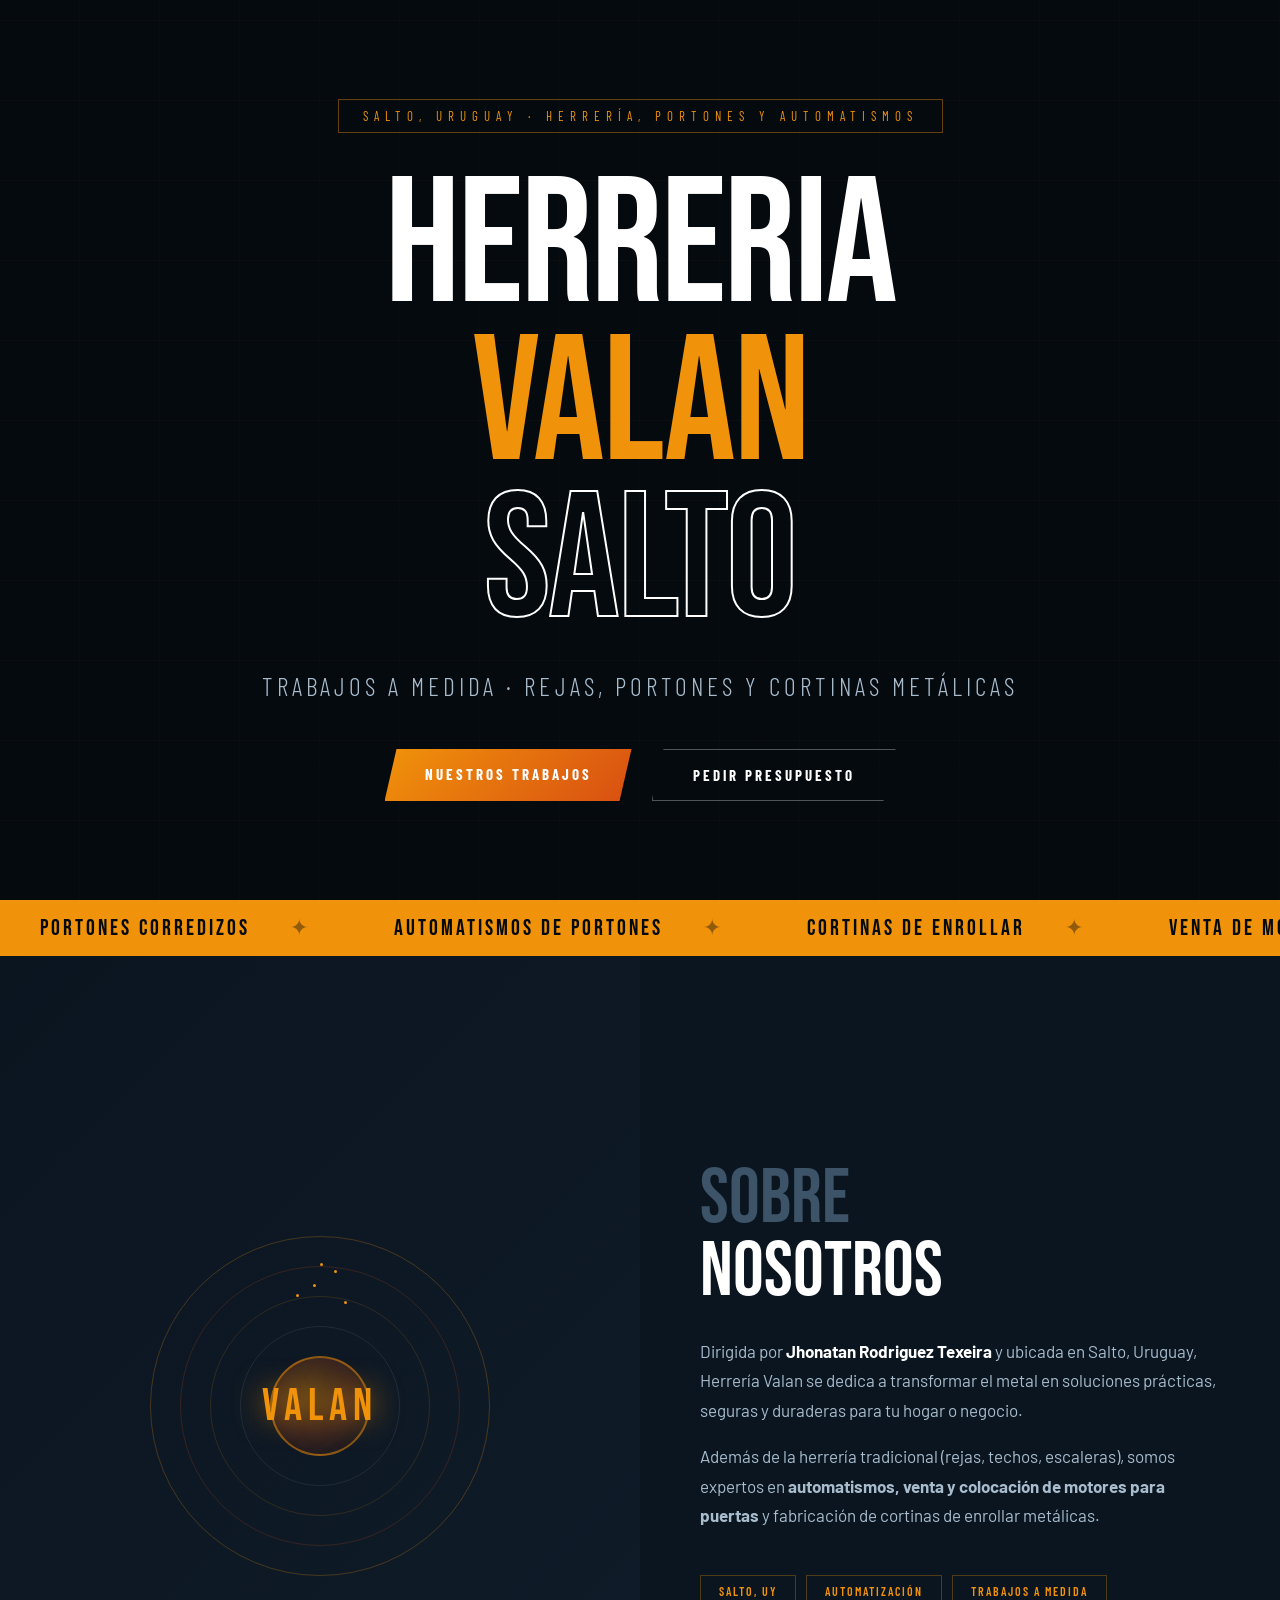
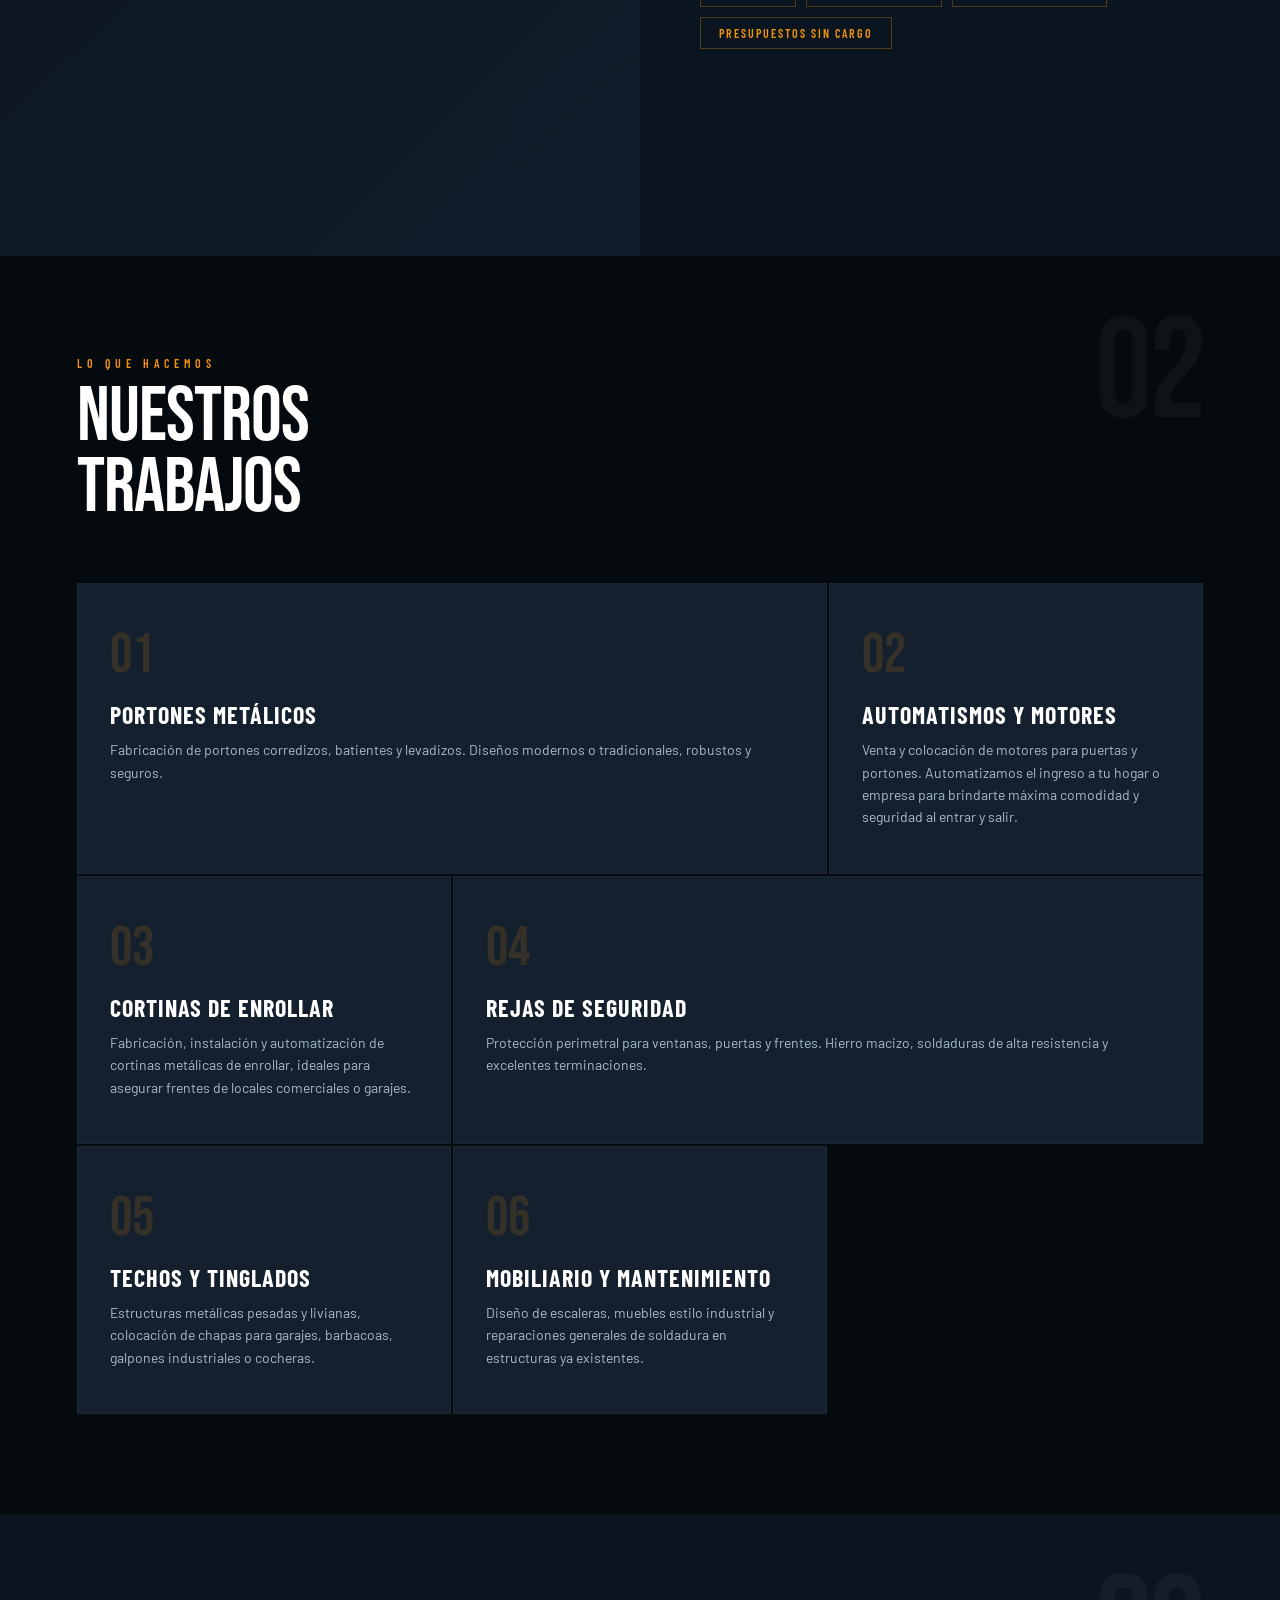
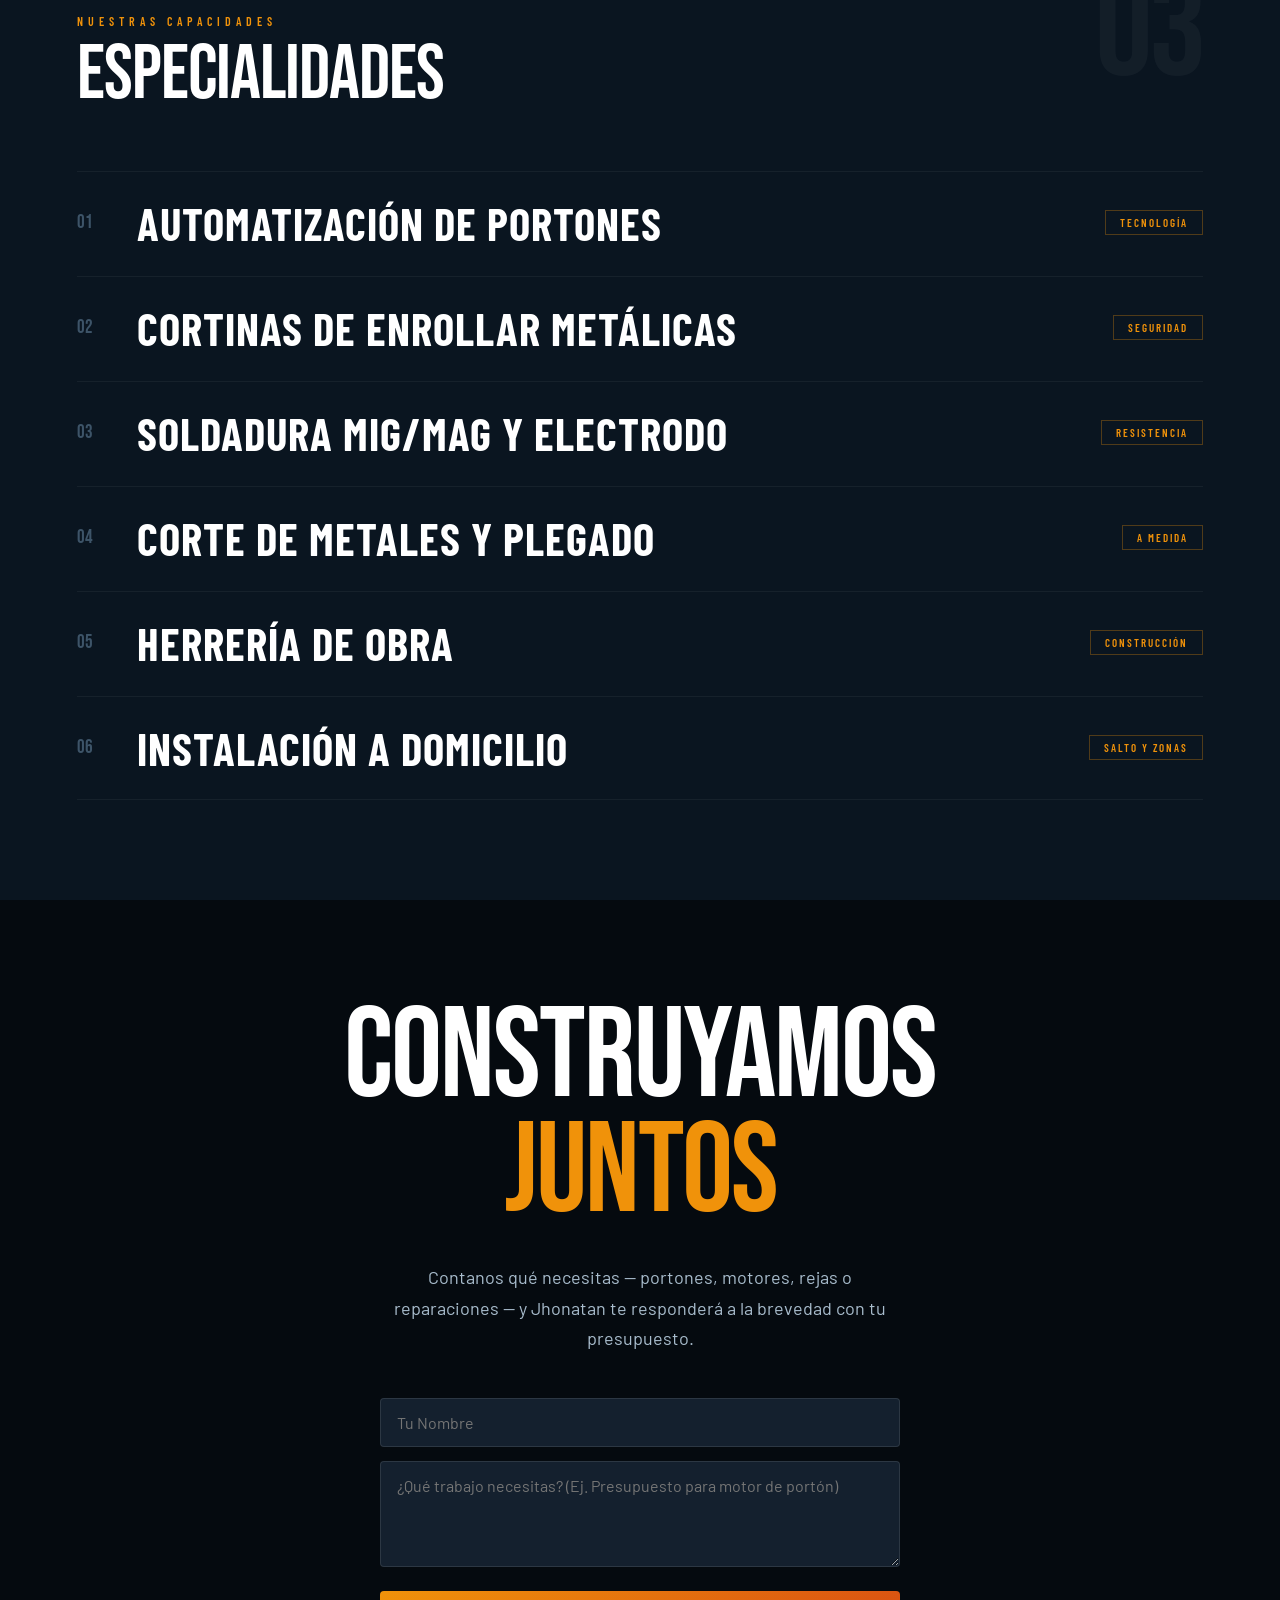
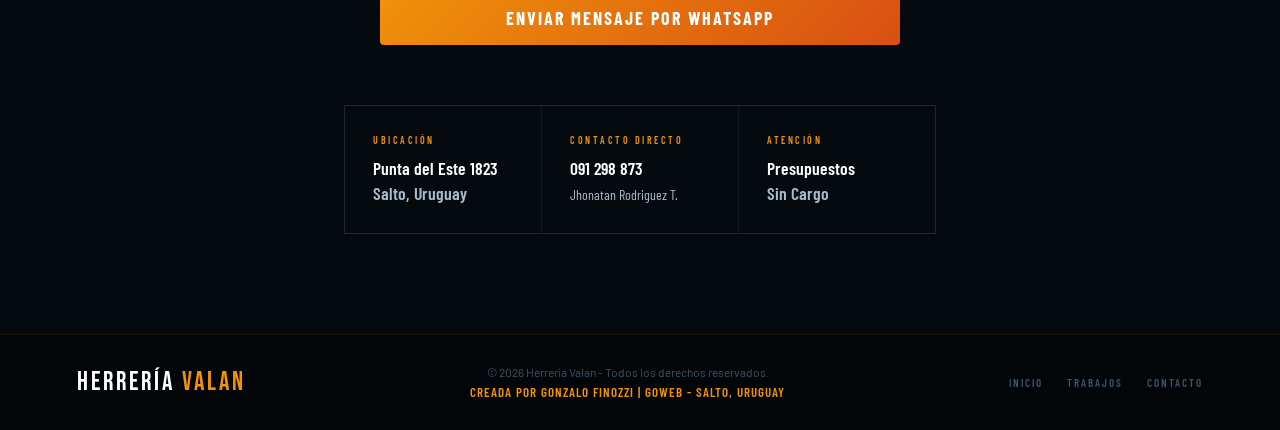
==== index.html.html @ 0ca29a99 "Add files via upload" ====
<!DOCTYPE html>
<html lang="es">
<head>
<meta charset="UTF-8">
<meta name="viewport" content="width=device-width, initial-scale=1.0">
<title>Herrería Valan | Salto, Uruguay</title>
<link href="https://fonts.googleapis.com/css2?family=Bebas+Neue&family=Barlow+Condensed:wght@300;400;600;700;900&family=Barlow:wght@300;400;500&display=swap" rel="stylesheet">
<style>
*,*::before,*::after{box-sizing:border-box;margin:0;padding:0}
:root{
  --black:#050a0f;
  --deep:#0a1520;
  --steel:#14202e;
  --amber:#f0920a;
  --orange:#d94f12;
  --white:#ffffff;
  --silver:#a8bccc;
  --dim:#3d5468;
}
html{scroll-behavior:smooth}
body{background:var(--black);color:var(--white);font-family:'Barlow',sans-serif;overflow-x:hidden}
canvas#particles{position:fixed;inset:0;z-index:0;pointer-events:none}

/* SECTIONS */
.panel{
  min-height:100vh;width:100%;
  position:relative;overflow:hidden;
  display:flex;flex-direction:column;justify-content:center;
  padding:0 6%;
}

/* HERO */
#hero{background:var(--black);align-items:center;justify-content:center;text-align:center}
.hero-bg-lines{
  position:absolute;inset:0;z-index:1;
  background:
    repeating-linear-gradient(0deg,transparent,transparent 79px,rgba(240,146,10,0.05) 80px),
    repeating-linear-gradient(90deg,transparent,transparent 79px,rgba(240,146,10,0.03) 80px);
  animation:linesDrift 20s linear infinite;
}
@keyframes linesDrift{to{transform:translateY(80px)}}
.hero-inner{position:relative;z-index:2;max-width:1000px}
.hero-tag{
  display:inline-block;
  font-family:'Barlow Condensed',sans-serif;
  font-size:13px;letter-spacing:6px;text-transform:uppercase;
  color:var(--amber);border:1px solid rgba(240,146,10,0.4);
  padding:8px 24px;margin-bottom:36px;
  opacity:0;transform:translateY(20px);
  animation: slideUp 0.6s ease forwards;
}
@keyframes slideUp { to { opacity:1; transform:none; } }

.hero-title{
  font-family:'Bebas Neue',sans-serif;
  font-size:clamp(5rem,14vw,13rem);
  line-height:.88;letter-spacing:-2px;
  overflow:hidden;
}
.hero-title .word{
  display:block;
  transform:translateY(110%);
  animation: slideUpWord 0.9s cubic-bezier(.16,1,.3,1) forwards;
}
@keyframes slideUpWord { to { transform:translateY(0); } }
.hero-title .amber{color:var(--amber)}
.hero-title .outline{
  -webkit-text-stroke:2px var(--white);color:transparent;
}
.hero-sub{
  font-family:'Barlow Condensed',sans-serif;
  font-size:clamp(1rem,2.5vw,1.6rem);
  font-weight:300;letter-spacing:4px;text-transform:uppercase;
  color:var(--silver);margin-top:28px;
  opacity:0;
  animation: fadeIn 0.8s ease 0.8s forwards;
}
@keyframes fadeIn { to { opacity: 1; } }
.hero-cta-row{
  display:flex;gap:20px;justify-content:center;margin-top:48px;
  opacity:0;transform:translateY(16px);
  animation: slideUp 0.6s ease 1.1s forwards;
}

.btn-slash{
  font-family:'Barlow Condensed',sans-serif;
  font-size:15px;font-weight:700;letter-spacing:3px;text-transform:uppercase;
  border:none;cursor:pointer;padding:16px 40px;
  clip-path:polygon(12px 0%,100% 0%,calc(100% - 12px) 100%,0% 100%);
  transition:transform .2s,opacity .2s;
  text-decoration:none;display:inline-block;
}
.btn-slash:hover{transform:translateY(-3px);opacity:.85}
.btn-fill{background:linear-gradient(135deg,var(--amber),var(--orange));color:#fff}
.btn-line{background:transparent;color:var(--white);border:1px solid rgba(255,255,255,.3)}

/* SCROLLING TICKER */
.ticker-wrap{
  position:relative;z-index:2;
  background:var(--amber);
  overflow:hidden;white-space:nowrap;
  padding:14px 0;
}
.ticker{
  display:inline-block;
  animation:ticker 18s linear infinite;
}
.ticker-item{
  display:inline-block;
  font-family:'Bebas Neue',sans-serif;
  font-size:1.4rem;letter-spacing:3px;
  color:var(--black);
  padding:0 40px;
}
.ticker-item::after{content:'✦';padding-left:40px;opacity:.4}
@keyframes ticker{from{transform:translateX(0)}to{transform:translateX(-50%)}}

/* ABOUT / CINEMATIC SPLIT */
#about{
  background:var(--deep);
  display:grid;grid-template-columns:1fr 1fr;gap:0;
  padding:0;
}
.about-visual{
  position:relative;overflow:hidden;
  background:linear-gradient(135deg,#0a1520,#111c2a);
  display:flex;align-items:center;justify-content:center;
}
.forge-visual{
  position:relative;width:340px;height:340px;
}
.forge-ring{
  position:absolute;border-radius:50%;border:1px solid;
  animation:spin linear infinite;
}
.fr1{inset:0;border-color:rgba(240,146,10,.25);animation-duration:20s}
.fr2{inset:30px;border-color:rgba(217,79,18,.2);animation-duration:15s;animation-direction:reverse}
.fr3{inset:60px;border-color:rgba(240,146,10,.15);animation-duration:25s}
.fr4{inset:90px;border-color:rgba(255,255,255,.08);animation-duration:10s;animation-direction:reverse}
@keyframes spin{to{transform:rotate(360deg)}}
.forge-center{
  position:absolute;inset:120px;
  border-radius:50%;
  background:radial-gradient(circle at 40% 35%,rgba(240,146,10,.3),rgba(217,79,18,.2),rgba(10,21,32,.9));
  border:2px solid rgba(240,146,10,.5);
  display:flex;align-items:center;justify-content:center;
  animation:glow 4s ease-in-out infinite;
}
@keyframes glow{
  0%,100%{box-shadow:0 0 40px rgba(240,146,10,.2),inset 0 0 30px rgba(240,146,10,.05)}
  50%{box-shadow:0 0 80px rgba(240,146,10,.4),inset 0 0 50px rgba(240,146,10,.12)}
}
.forge-letters{
  font-family:'Bebas Neue',sans-serif;
  font-size:2.8rem;letter-spacing:6px;color:var(--amber);
  text-shadow:0 0 30px rgba(240,146,10,.8);
}
.spark-dot{
  position:absolute;width:3px;height:3px;border-radius:50%;
  background:var(--amber);
  animation:sparkAnim linear infinite;
}
@keyframes sparkAnim{
  0%{opacity:0;transform:translateY(0) scale(0)}
  15%{opacity:1;transform:translateY(-15px) scale(1)}
  100%{opacity:0;transform:translateY(-100px) scale(.2)}
}
.about-text{
  padding:80px 60px;display:flex;flex-direction:column;justify-content:center;
}
.big-label{
  font-family:'Bebas Neue',sans-serif;
  font-size:clamp(3.5rem,6vw,6rem);
  line-height:.95;margin-bottom:28px;
}
.big-label .dim{color:var(--dim)}
.about-text p{
  font-size:17px;line-height:1.75;color:var(--silver);margin-bottom:16px;
}
.fact-chips{display:flex;flex-wrap:wrap;gap:10px;margin-top:28px}
.chip{
  font-family:'Barlow Condensed',sans-serif;
  font-size:12px;letter-spacing:2px;text-transform:uppercase;
  padding:8px 18px;border:1px solid rgba(240,146,10,.3);color:var(--amber);
  font-weight:600;
}

/* PRODUCTS */
#products{background:var(--black);padding:100px 6%}
.section-head{margin-bottom:60px}
.sec-num{
  font-family:'Bebas Neue',sans-serif;
  font-size:9rem;line-height:.8;
  color:rgba(255,255,255,.04);
  position:absolute;right:6%;top:60px;
  letter-spacing:-4px;
}
.sec-label{
  font-family:'Barlow Condensed',sans-serif;
  font-size:12px;letter-spacing:5px;text-transform:uppercase;
  color:var(--amber);margin-bottom:12px;font-weight:600;
}
.sec-title{
  font-family:'Bebas Neue',sans-serif;
  font-size:clamp(3rem,6vw,6rem);
  line-height:.92;letter-spacing:-1px;
}
.products-mosaic{
  display:grid;
  grid-template-columns:repeat(3,1fr);
  grid-template-rows:auto auto;
  gap:2px;
}
.prod-tile{
  background:var(--steel);
  padding:44px 32px;
  position:relative;overflow:hidden;
  border:1px solid rgba(255,255,255,.03);
  transition:background .3s;
  cursor:default;
}
.prod-tile:nth-child(1){grid-column:span 2}
.prod-tile:nth-child(4){grid-column:span 2}
.prod-tile::after{
  content:'';position:absolute;
  bottom:0;left:0;right:0;height:2px;
  background:linear-gradient(90deg,var(--amber),var(--orange),transparent);
  transform:scaleX(0);transform-origin:left;
  transition:transform .4s ease;
}
.prod-tile:hover{background:#1b2b3a}
.prod-tile:hover::after{transform:scaleX(1)}
.prod-num{
  font-family:'Bebas Neue',sans-serif;
  font-size:3.5rem;line-height:1;
  color:rgba(240,146,10,.15);margin-bottom:16px;
  transition:color .3s;
}
.prod-tile:hover .prod-num{color:rgba(240,146,10,.4)}
.prod-tile h3{
  font-family:'Barlow Condensed',sans-serif;
  font-size:1.5rem;font-weight:700;letter-spacing:1px;
  text-transform:uppercase;margin-bottom:10px;
}
.prod-tile p{font-size:14px;color:var(--silver);line-height:1.6}

/* SERVICES MARQUEE */
#services{
  background:var(--deep);
  padding:100px 6%;
  overflow:hidden;
}
.services-flow{display:flex;flex-direction:column;gap:2px}
.svc-row{
  display:flex;align-items:center;
  border-top:1px solid rgba(255,255,255,.05);
  padding:24px 0;
  transition:background .2s;
  cursor:default;
}
.svc-row:hover{background:rgba(240,146,10,.04)}
.svc-row:hover .svc-num{color:var(--amber)}
.svc-row:last-child{border-bottom:1px solid rgba(255,255,255,.05)}
.svc-num{
  font-family:'Bebas Neue',sans-serif;
  font-size:1.2rem;color:var(--dim);
  min-width:60px;transition:color .2s;
}
.svc-name{
  font-family:'Barlow Condensed',sans-serif;
  font-size:clamp(1.6rem,3.5vw,2.8rem);
  font-weight:700;letter-spacing:1px;text-transform:uppercase;
  flex:1;
}
.svc-tag{
  font-size:11px;letter-spacing:2px;text-transform:uppercase;
  color:var(--amber);border:1px solid rgba(240,146,10,.3);
  padding:5px 14px;font-weight:600;
  font-family:'Barlow Condensed',sans-serif;
}

/* CONTACT */
#contact{
  background:var(--black);
  padding:100px 6%;
  text-align:center;
  align-items:center;
}
.contact-inner{position:relative;z-index:2;max-width:800px;margin:0 auto}
.contact-big{
  font-family:'Bebas Neue',sans-serif;
  font-size:clamp(4rem,10vw,9rem);
  line-height:.9;letter-spacing:-2px;
  margin-bottom:32px;
}
.contact-big span{color:var(--amber)}
.contact-sub{
  font-size:18px;color:var(--silver);line-height:1.7;
  max-width:520px;margin:0 auto 44px;
}
.contact-grid{
  display:grid;grid-template-columns:repeat(3,1fr);
  gap:1px;background:rgba(255,255,255,.06);
  border:1px solid rgba(255,255,255,.06);
  margin-top:60px;text-align:left;
}
.cg-item{background:var(--black);padding:28px 28px}
.cg-label{
  font-size:10px;letter-spacing:2.5px;text-transform:uppercase;
  color:var(--amber);font-weight:600;margin-bottom:10px;
  font-family:'Barlow Condensed',sans-serif;
}
.cg-val{
  font-family:'Barlow Condensed',sans-serif;
  font-size:1.1rem;font-weight:600;color:var(--white);
  line-height:1.4;
}
.cg-val span{
  color: var(--silver);
}

/* FOOTER */
footer{
  background:#020609;
  padding:30px 6%;
  display:flex;justify-content:space-between;align-items:center;
  flex-wrap:wrap;gap:16px;
  border-top:1px solid rgba(240,146,10,.1);
}
.footer-logo{
  font-family:'Bebas Neue',sans-serif;
  font-size:1.6rem;letter-spacing:3px;color:var(--white);
}
.footer-logo span{color:var(--amber)}
.footer-text {
  text-align: center;
}
.footer-text p {
  font-size: 12px;
  color: var(--dim);
}
.footer-text .credits {
  font-size: 13px;
  color: var(--amber);
  font-weight: 600;
  margin-top: 5px;
  font-family: 'Barlow Condensed', sans-serif;
  letter-spacing: 1px;
  text-transform: uppercase;
}
.footer-links{display:flex;gap:24px}
.footer-links a{
  font-size:11px;letter-spacing:2px;text-transform:uppercase;
  color:var(--dim);text-decoration:none;
  font-family:'Barlow Condensed',sans-serif;font-weight:600;
  transition:color .2s;
}
.footer-links a:hover{color:var(--amber)}

/* ESTILOS DEL FORMULARIO */
.form-input {
    background: var(--steel);
    border: 1px solid rgba(255,255,255,.1);
    color: #fff;
    padding: 14px 16px;
    font-family: 'Barlow', sans-serif;
    font-size: 16px;
    border-radius: 4px;
    outline: none;
    box-sizing: border-box;
    width: 100%;
}
.form-input:focus {
    border-color: var(--amber);
}
.btn-submit {
    background: linear-gradient(135deg, var(--amber), var(--orange));
    color: white;
    border: none;
    padding: 16px;
    font-family: 'Barlow Condensed', sans-serif;
    font-size: 18px;
    font-weight: 700;
    letter-spacing: 2px;
    text-transform: uppercase;
    cursor: pointer;
    border-radius: 4px;
    margin-top: 10px;
    width: 100%;
}
.btn-submit:hover {
    opacity: 0.9;
}

@media(max-width:768px){
  #about{grid-template-columns:1fr}
  .about-visual{display:none}
  .products-mosaic{grid-template-columns:1fr}
  .prod-tile:nth-child(1),.prod-tile:nth-child(4){grid-column:span 1}
  .contact-grid{grid-template-columns:1fr}
  .about-text{padding:60px 5%}
  .hero-title{font-size:4.5rem}
  .panel{padding:0 5%}
  #products,#services,#contact{padding:70px 5%}
  .sec-num{display:none}
  .hero-tag{font-size:11px;letter-spacing:3px;padding:7px 16px;text-align:center}
  .hero-sub{font-size:0.95rem;letter-spacing:2px}
  .hero-cta-row{flex-direction:column;width:100%;gap:12px}
  .hero-cta-row .btn-slash{width:100%;text-align:center;padding:16px 24px}
  .ticker-item{font-size:1.1rem;padding:0 24px}
  .svc-row{flex-wrap:wrap;gap:10px;padding:18px 0}
  .svc-name{font-size:1.4rem}
  .svc-tag{font-size:10px;padding:4px 10px}
  .contact-big{font-size:3.2rem}
  .contact-sub{font-size:15px;padding:0 4px}
  #enquiryForm{padding:0 4px}
  .cg-item{padding:22px 20px}
  footer{flex-direction:column;text-align:center;gap:14px}
  .footer-links{flex-wrap:wrap;justify-content:center}
}

@media(max-width:480px){
  .hero-title{font-size:3.2rem}
  .big-label{font-size:2.6rem}
  .sec-title{font-size:2.6rem}
  .contact-big{font-size:2.4rem}
}
</style>
</head>
<body>

<canvas id="particles"></canvas>

<!-- HERO -->
<div class="panel" id="hero">
  <div class="hero-bg-lines"></div>
  <div class="hero-inner">
    <div class="hero-tag">Salto, Uruguay · Herrería, Portones y Automatismos</div>
    <div class="hero-title">
      <span class="word">HERRERÍA</span>
      <span class="word amber">VALAN</span>
      <span class="word outline">SALTO</span>
    </div>
    <div class="hero-sub">Trabajos a medida · Rejas, Portones y Cortinas Metálicas</div>
    <div class="hero-cta-row">
      <a href="#products" class="btn-slash btn-fill">Nuestros Trabajos</a>
      <a href="#contact" class="btn-slash btn-line">Pedir Presupuesto</a>
    </div>
  </div>
</div>

<!-- TICKER -->
<div class="ticker-wrap">
  <div class="ticker">
    <span class="ticker-item">Portones Corredizos</span>
    <span class="ticker-item">Automatismos de Portones</span>
    <span class="ticker-item">Cortinas de Enrollar</span>
    <span class="ticker-item">Venta de Motores</span>
    <span class="ticker-item">Rejas de Seguridad</span>
    <span class="ticker-item">Estructuras Metálicas</span>
    <span class="ticker-item">Techos y Tinglados</span>
    <!-- Repetimos para el efecto infinito -->
    <span class="ticker-item">Portones Corredizos</span>
    <span class="ticker-item">Automatismos de Portones</span>
    <span class="ticker-item">Cortinas de Enrollar</span>
    <span class="ticker-item">Venta de Motores</span>
    <span class="ticker-item">Rejas de Seguridad</span>
    <span class="ticker-item">Estructuras Metálicas</span>
    <span class="ticker-item">Techos y Tinglados</span>
  </div>
</div>

<!-- ABOUT -->
<div class="panel" id="about">
  <div class="about-visual">
    <div class="forge-visual">
      <div class="forge-ring fr1"></div>
      <div class="forge-ring fr2"></div>
      <div class="forge-ring fr3"></div>
      <div class="forge-ring fr4"></div>
      <div class="forge-center"><div class="forge-letters">VALAN</div></div>
      <div class="spark-dot" style="left:48%;top:14%;animation-duration:2.8s;animation-delay:0s"></div>
      <div class="spark-dot" style="left:54%;top:10%;animation-duration:3.2s;animation-delay:.7s"></div>
      <div class="spark-dot" style="left:43%;top:17%;animation-duration:2.5s;animation-delay:1.4s"></div>
      <div class="spark-dot" style="left:57%;top:19%;animation-duration:3.5s;animation-delay:.3s"></div>
      <div class="spark-dot" style="left:50%;top:8%;animation-duration:2.9s;animation-delay:1s"></div>
    </div>
  </div>
  <div class="about-text">
    <div class="big-label">
      <span class="dim">SOBRE</span><br>NOSOTROS
    </div>
    <p>Dirigida por <strong style="color:var(--white)">Jhonatan Rodriguez Texeira</strong> y ubicada en Salto, Uruguay, Herrería Valan se dedica a transformar el metal en soluciones prácticas, seguras y duraderas para tu hogar o negocio.</p>
    <p>Además de la herrería tradicional (rejas, techos, escaleras), somos expertos en <strong>automatismos, venta y colocación de motores para puertas</strong> y fabricación de cortinas de enrollar metálicas.</p>
    <div class="fact-chips">
      <div class="chip">Salto, UY</div>
      <div class="chip">Automatización</div>
      <div class="chip">Trabajos a Medida</div>
      <div class="chip">Presupuestos sin cargo</div>
    </div>
  </div>
</div>

<!-- PRODUCTS -->
<div class="panel" id="products">
  <div class="sec-num">02</div>
  <div class="section-head">
    <div class="sec-label">Lo que hacemos</div>
    <div class="sec-title">Nuestros<br>Trabajos</div>
  </div>
  <div class="products-mosaic">
    <div class="prod-tile">
      <div class="prod-num">01</div>
      <h3>Portones Metálicos</h3>
      <p>Fabricación de portones corredizos, batientes y levadizos. Diseños modernos o tradicionales, robustos y seguros.</p>
    </div>
    <div class="prod-tile">
      <div class="prod-num">02</div>
      <h3>Automatismos y Motores</h3>
      <p>Venta y colocación de motores para puertas y portones. Automatizamos el ingreso a tu hogar o empresa para brindarte máxima comodidad y seguridad al entrar y salir.</p>
    </div>
    <div class="prod-tile">
      <div class="prod-num">03</div>
      <h3>Cortinas de Enrollar</h3>
      <p>Fabricación, instalación y automatización de cortinas metálicas de enrollar, ideales para asegurar frentes de locales comerciales o garajes.</p>
    </div>
    <div class="prod-tile">
      <div class="prod-num">04</div>
      <h3>Rejas de Seguridad</h3>
      <p>Protección perimetral para ventanas, puertas y frentes. Hierro macizo, soldaduras de alta resistencia y excelentes terminaciones.</p>
    </div>
    <div class="prod-tile">
      <div class="prod-num">05</div>
      <h3>Techos y Tinglados</h3>
      <p>Estructuras metálicas pesadas y livianas, colocación de chapas para garajes, barbacoas, galpones industriales o cocheras.</p>
    </div>
    <div class="prod-tile">
      <div class="prod-num">06</div>
      <h3>Mobiliario y Mantenimiento</h3>
      <p>Diseño de escaleras, muebles estilo industrial y reparaciones generales de soldadura en estructuras ya existentes.</p>
    </div>
  </div>
</div>

<!-- SERVICES -->
<div class="panel" id="services">
  <div class="sec-num">03</div>
  <div class="section-head">
    <div class="sec-label">Nuestras Capacidades</div>
    <div class="sec-title">Especialidades</div>
  </div>
  <div class="services-flow">
    <div class="svc-row"><span class="svc-num">01</span><span class="svc-name">Automatización de Portones</span><span class="svc-tag">Tecnología</span></div>
    <div class="svc-row"><span class="svc-num">02</span><span class="svc-name">Cortinas de Enrollar Metálicas</span><span class="svc-tag">Seguridad</span></div>
    <div class="svc-row"><span class="svc-num">03</span><span class="svc-name">Soldadura MIG/MAG y Electrodo</span><span class="svc-tag">Resistencia</span></div>
    <div class="svc-row"><span class="svc-num">04</span><span class="svc-name">Corte de Metales y Plegado</span><span class="svc-tag">A Medida</span></div>
    <div class="svc-row"><span class="svc-num">05</span><span class="svc-name">Herrería de Obra</span><span class="svc-tag">Construcción</span></div>
    <div class="svc-row"><span class="svc-num">06</span><span class="svc-name">Instalación a Domicilio</span><span class="svc-tag">Salto y Zonas</span></div>
  </div>
</div>

<!-- CONTACT -->
<div class="panel" id="contact">
  <div class="contact-inner">
    <div class="contact-big">
      CONSTRUYAMOS<br><span>JUNTOS</span>
    </div>
    <p class="contact-sub">Contanos qué necesitas — portones, motores, rejas o reparaciones — y Jhonatan te responderá a la brevedad con tu presupuesto.</p>

    <!-- FORMULARIO CONECTADO A WHATSAPP -->
    <form id="enquiryForm" style="max-width:520px;margin:0 auto 40px;text-align:left;display:flex;flex-direction:column;gap:14px">
      <input type="text" id="nombreCliente" placeholder="Tu Nombre" required class="form-input">
      <textarea id="mensajeCliente" placeholder="¿Qué trabajo necesitas? (Ej. Presupuesto para motor de portón)" rows="4" required class="form-input"></textarea>
      <button type="submit" class="btn-submit">Enviar Mensaje por WhatsApp</button>
    </form>
    
    <div class="contact-grid">
      <div class="cg-item">
        <div class="cg-label">Ubicación</div>
        <div class="cg-val">Punta del Este 1823<br><span>Salto, Uruguay</span></div>
      </div>
      <div class="cg-item">
        <div class="cg-label">Contacto Directo</div>
        <div class="cg-val">091 298 873<br><span style="font-size:14px; font-weight:400">Jhonatan Rodriguez T.</span></div>
      </div>
      <div class="cg-item">
        <div class="cg-label">Atención</div>
        <div class="cg-val">Presupuestos<br><span>Sin Cargo</span></div>
      </div>
    </div>
  </div>
</div>

<!-- FOOTER -->
<footer>
  <div class="footer-logo">
    HERRERÍA <span>VALAN</span>
  </div>
  
  <!-- FIRMA DEL DESARROLLADOR AGREGADA AQUÍ -->
  <div class="footer-text">
    <p>© 2026 Herrería Valan - Todos los derechos reservados.</p>
    <p class="credits">Creada por Gonzalo Finozzi | GoWeb - Salto, Uruguay</p>
  </div>
  
  <div class="footer-links">
    <a href="#hero">Inicio</a>
    <a href="#products">Trabajos</a>
    <a href="#contact">Contacto</a>
  </div>
</footer>

<!-- SCRIPT DE WHATSAPP -->
<script>
document.getElementById('enquiryForm').addEventListener('submit', function(e) {
    e.preventDefault(); // Evita que la página se recargue
    
    var nombre = document.getElementById('nombreCliente').value;
    var mensaje = document.getElementById('mensajeCliente').value;
    
    // Número de teléfono con el código de país de Uruguay (+598)
    var telefono = "59891298873";
    
    // Formatear el mensaje
    var texto = "Hola Jhonatan, soy " + nombre + ". Te escribo desde la página web porque necesito consultar por lo siguiente: " + mensaje;
    
    // Crear el enlace a WhatsApp y abrirlo en una pestaña nueva
    var url = "https://wa.me/" + telefono + "?text=" + encodeURIComponent(texto);
    window.open(url, '_blank');
});
</script>

</body>
</html>
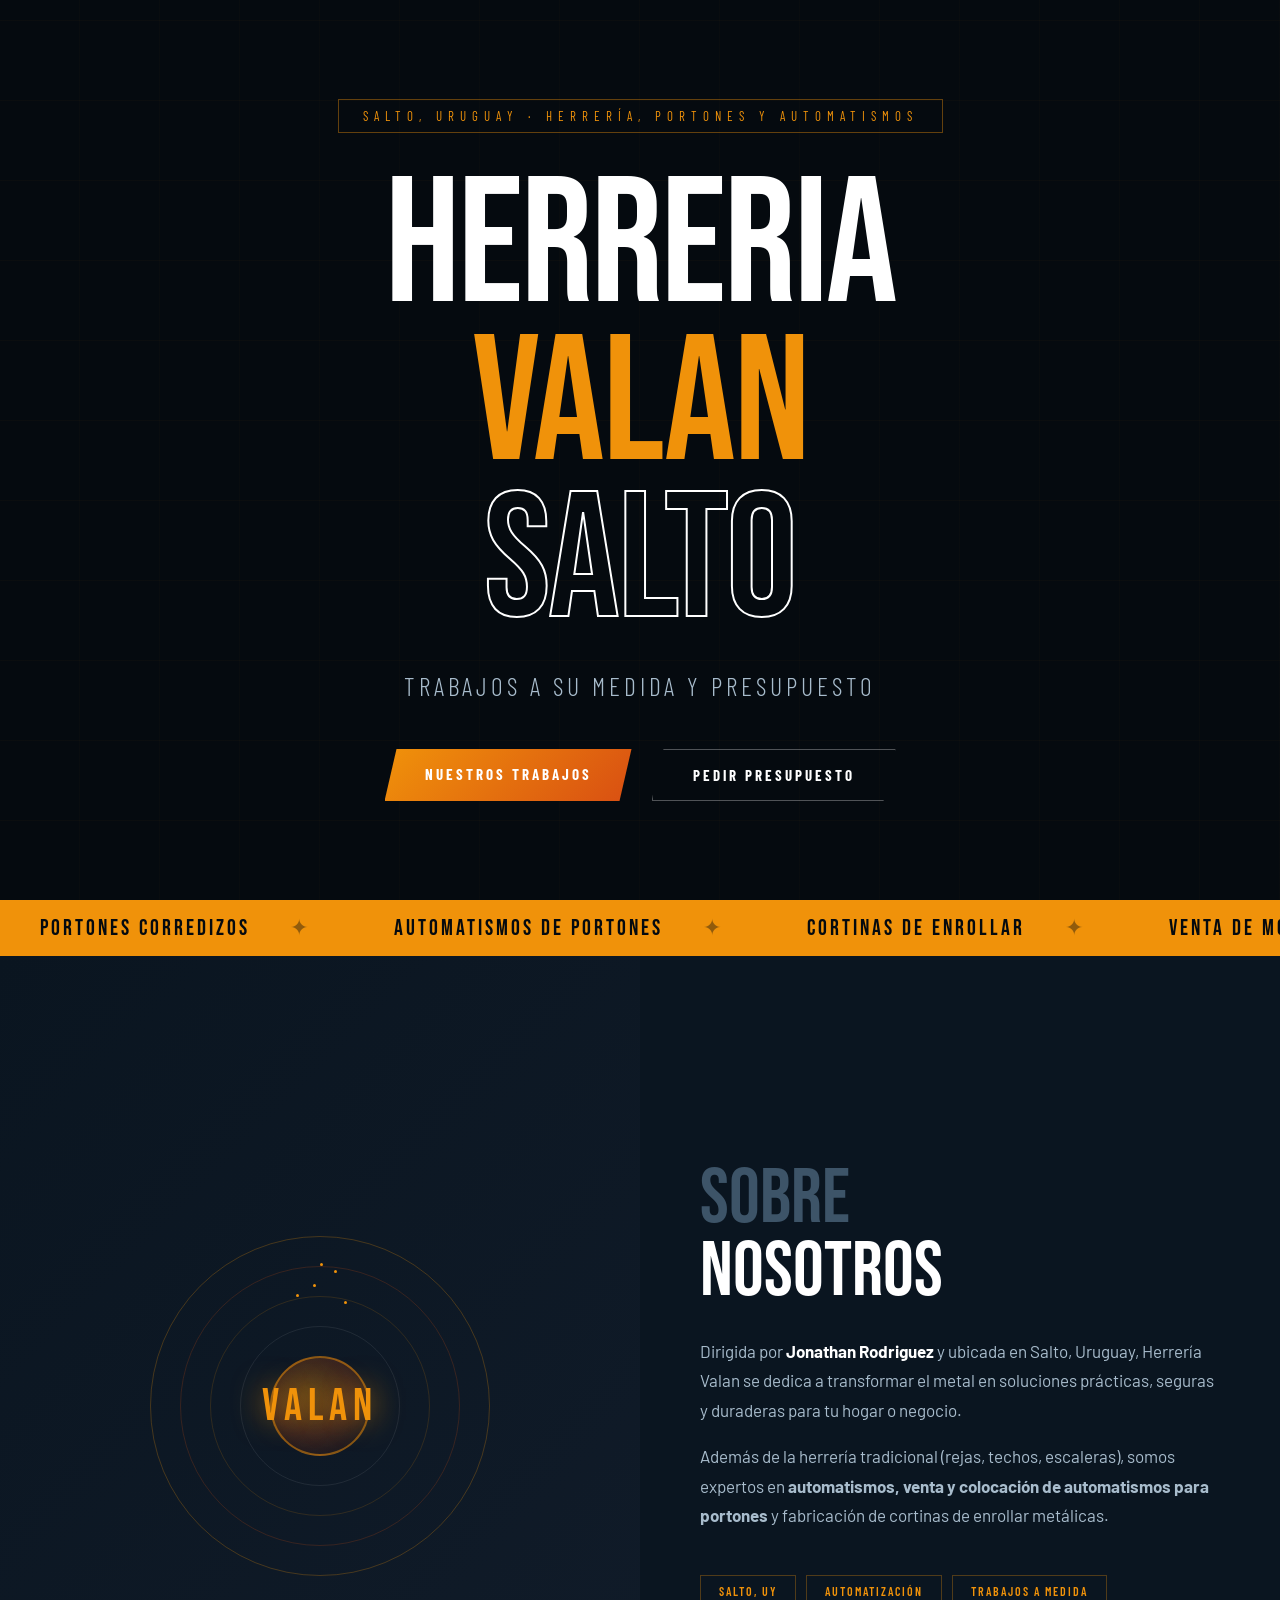
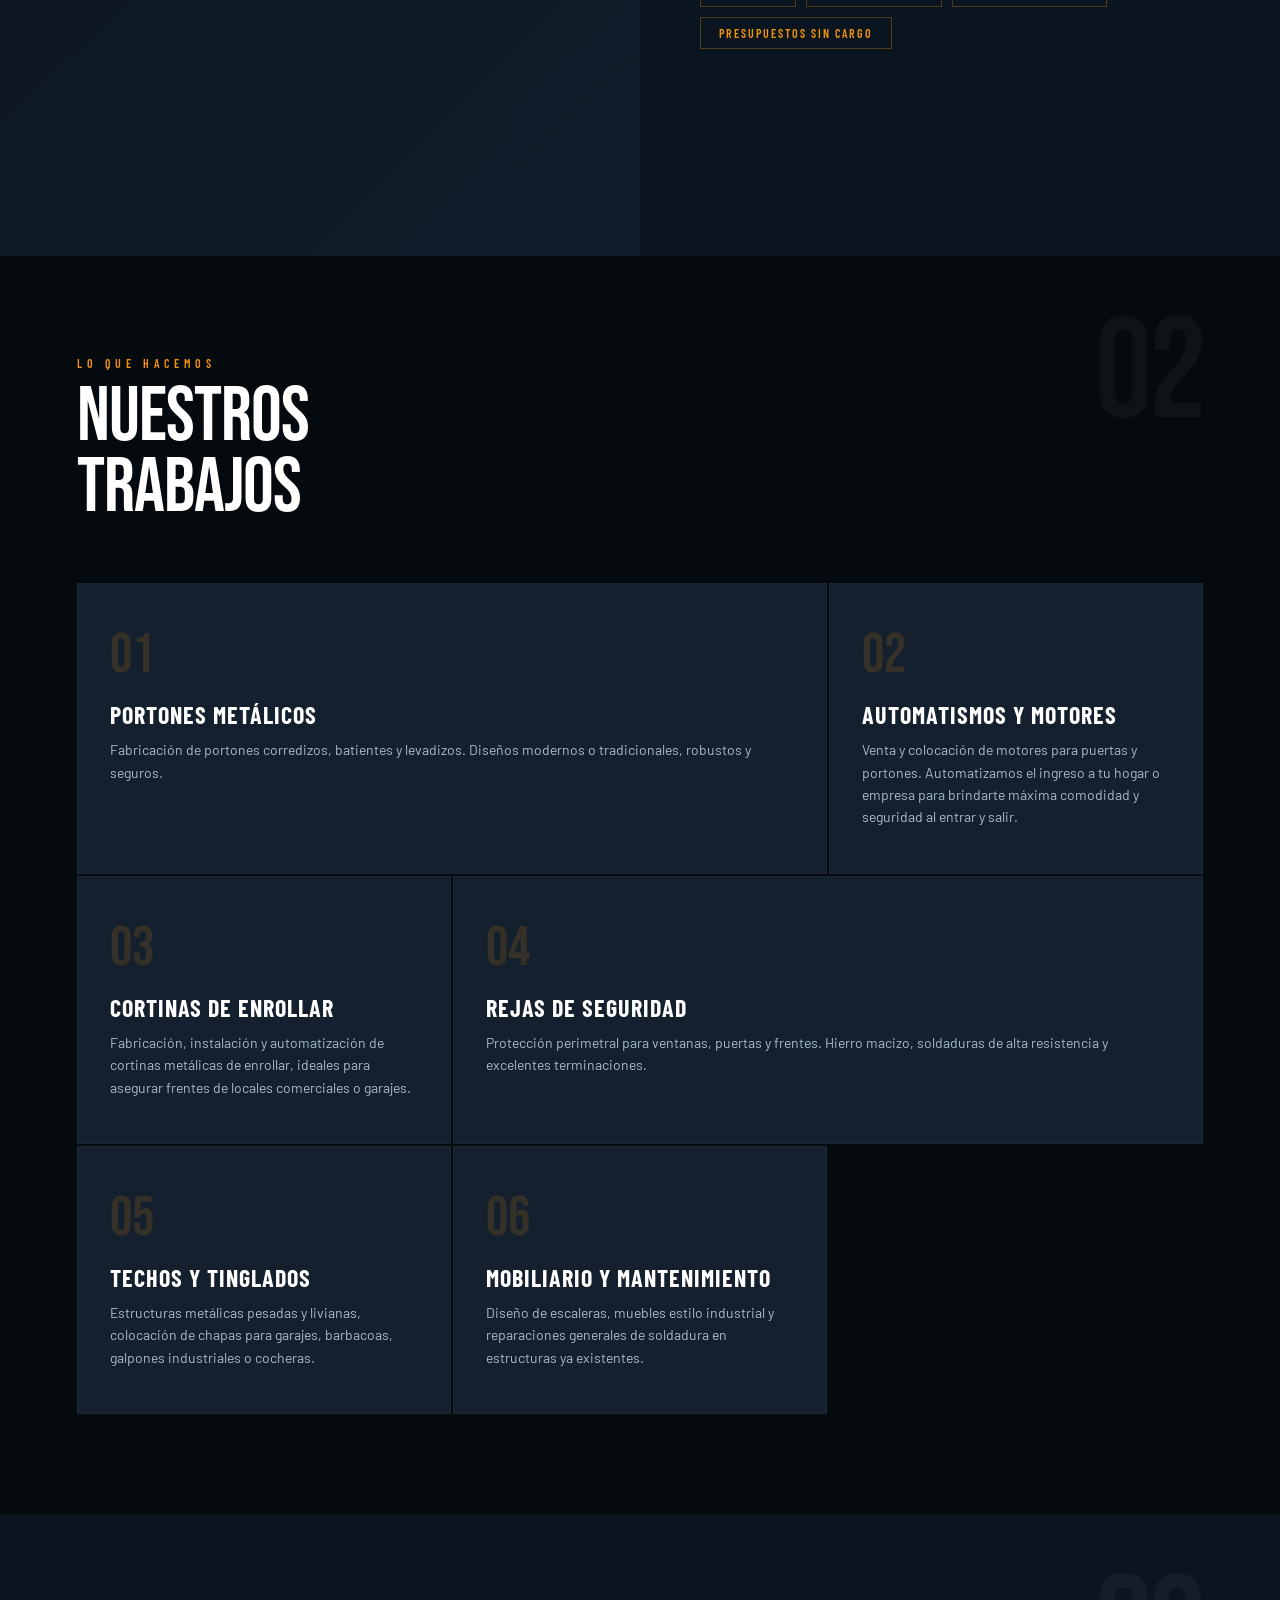
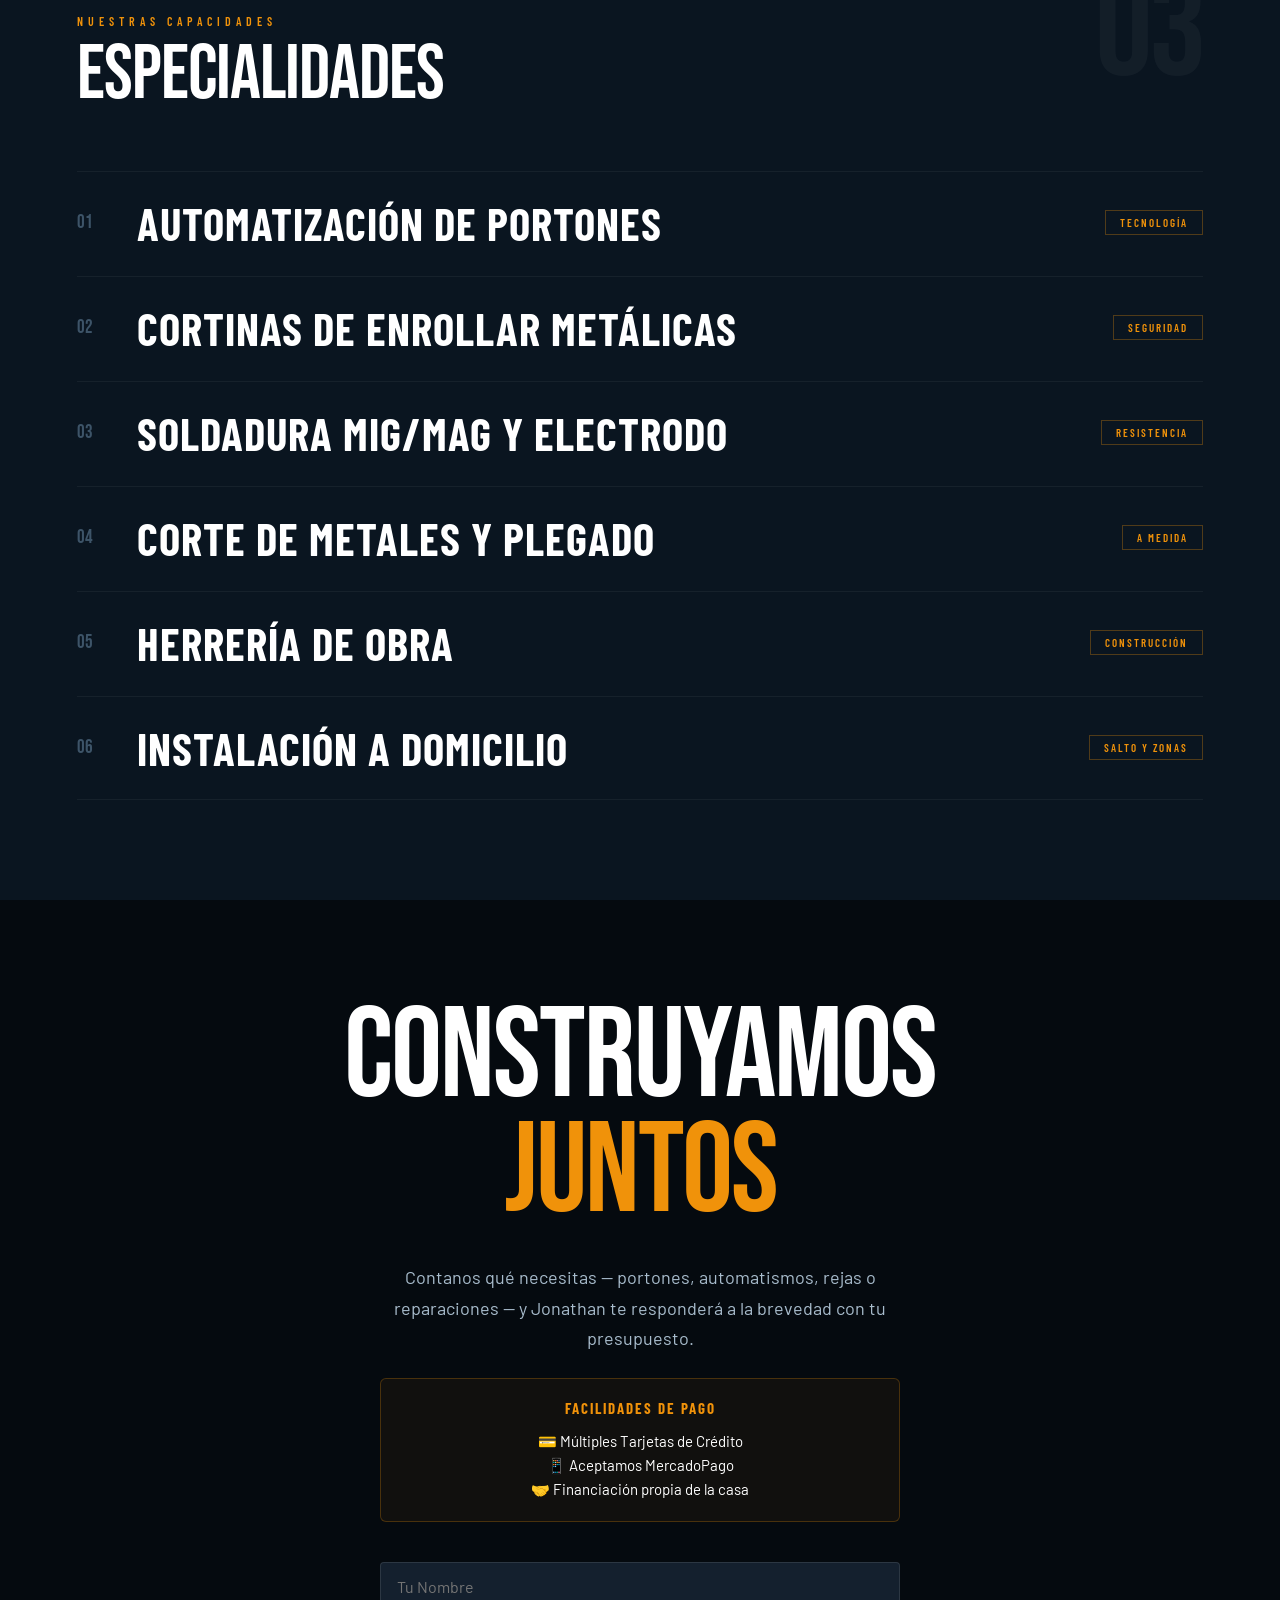
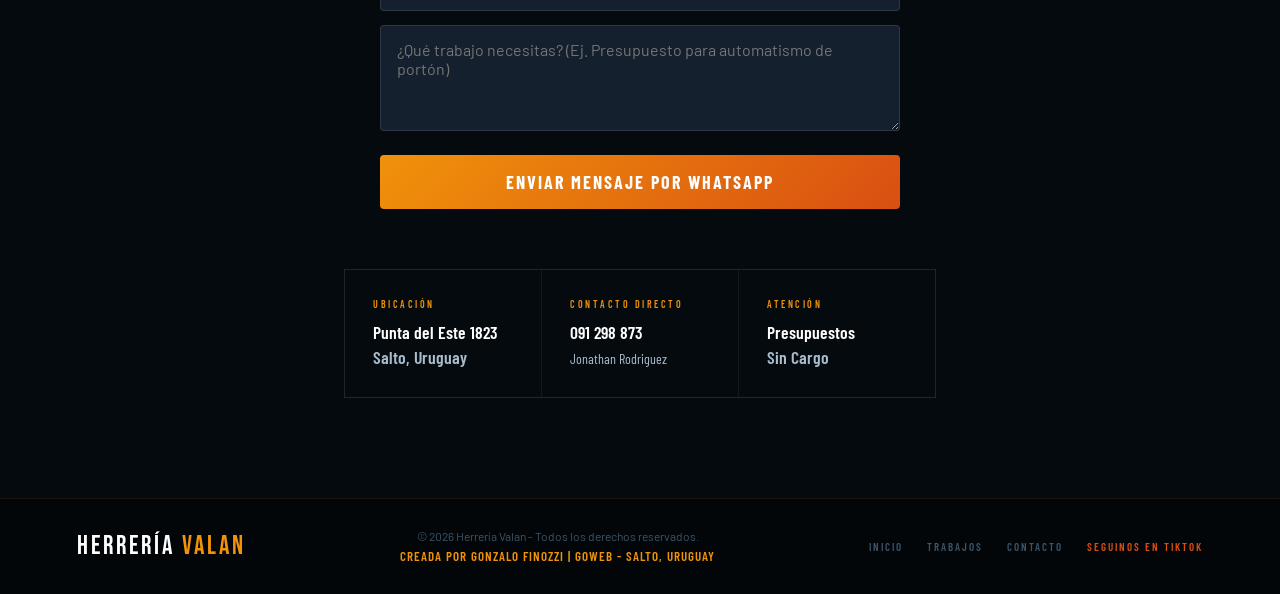
==== commit 7290ee3a: "Add files via upload" ====
--- a/index.html.html
+++ b/index.html.html
@@ -296,8 +296,34 @@
 .contact-big span{color:var(--amber)}
 .contact-sub{
   font-size:18px;color:var(--silver);line-height:1.7;
-  max-width:520px;margin:0 auto 44px;
-}
+  max-width:520px;margin:0 auto 24px;
+}
+
+/* ESTILOS BANNER DE PAGO */
+.payment-banner {
+  background: rgba(240,146,10,0.05);
+  border: 1px solid rgba(240,146,10,0.25);
+  padding: 20px;
+  border-radius: 6px;
+  margin: 0 auto 40px;
+  max-width: 520px;
+  text-align: center;
+}
+.payment-banner-title {
+  font-family: 'Barlow Condensed', sans-serif;
+  color: var(--amber);
+  font-size: 15px;
+  letter-spacing: 2px;
+  text-transform: uppercase;
+  font-weight: 700;
+  margin-bottom: 12px;
+}
+.payment-banner-text {
+  font-size: 15px;
+  color: var(--white);
+  line-height: 1.6;
+}
+
 .contact-grid{
   display:grid;grid-template-columns:repeat(3,1fr);
   gap:1px;background:rgba(255,255,255,.06);
@@ -356,6 +382,9 @@
   transition:color .2s;
 }
 .footer-links a:hover{color:var(--amber)}
+.link-social {
+  color: var(--orange) !important;
+}
 
 /* ESTILOS DEL FORMULARIO */
 .form-input {
@@ -441,7 +470,7 @@
       <span class="word amber">VALAN</span>
       <span class="word outline">SALTO</span>
     </div>
-    <div class="hero-sub">Trabajos a medida · Rejas, Portones y Cortinas Metálicas</div>
+    <div class="hero-sub">Trabajos a su medida y presupuesto</div>
     <div class="hero-cta-row">
       <a href="#products" class="btn-slash btn-fill">Nuestros Trabajos</a>
       <a href="#contact" class="btn-slash btn-line">Pedir Presupuesto</a>
@@ -490,8 +519,8 @@
     <div class="big-label">
       <span class="dim">SOBRE</span><br>NOSOTROS
     </div>
-    <p>Dirigida por <strong style="color:var(--white)">Jhonatan Rodriguez Texeira</strong> y ubicada en Salto, Uruguay, Herrería Valan se dedica a transformar el metal en soluciones prácticas, seguras y duraderas para tu hogar o negocio.</p>
-    <p>Además de la herrería tradicional (rejas, techos, escaleras), somos expertos en <strong>automatismos, venta y colocación de motores para puertas</strong> y fabricación de cortinas de enrollar metálicas.</p>
+    <p>Dirigida por <strong style="color:var(--white)">Jonathan Rodriguez</strong> y ubicada en Salto, Uruguay, Herrería Valan se dedica a transformar el metal en soluciones prácticas, seguras y duraderas para tu hogar o negocio.</p>
+    <p>Además de la herrería tradicional (rejas, techos, escaleras), somos expertos en <strong>automatismos, venta y colocación de automatismos para portones</strong> y fabricación de cortinas de enrollar metálicas.</p>
     <div class="fact-chips">
       <div class="chip">Salto, UY</div>
       <div class="chip">Automatización</div>
@@ -565,12 +594,22 @@
     <div class="contact-big">
       CONSTRUYAMOS<br><span>JUNTOS</span>
     </div>
-    <p class="contact-sub">Contanos qué necesitas — portones, motores, rejas o reparaciones — y Jhonatan te responderá a la brevedad con tu presupuesto.</p>
+    <p class="contact-sub">Contanos qué necesitas — portones, automatismos, rejas o reparaciones — y Jonathan te responderá a la brevedad con tu presupuesto.</p>
+
+    <!-- BANNER DE PAGOS -->
+    <div class="payment-banner">
+      <div class="payment-banner-title">Facilidades de Pago</div>
+      <div class="payment-banner-text">
+        💳 Múltiples Tarjetas de Crédito <br>
+        📱 Aceptamos MercadoPago <br>
+        🤝 Financiación propia de la casa
+      </div>
+    </div>
 
     <!-- FORMULARIO CONECTADO A WHATSAPP -->
     <form id="enquiryForm" style="max-width:520px;margin:0 auto 40px;text-align:left;display:flex;flex-direction:column;gap:14px">
       <input type="text" id="nombreCliente" placeholder="Tu Nombre" required class="form-input">
-      <textarea id="mensajeCliente" placeholder="¿Qué trabajo necesitas? (Ej. Presupuesto para motor de portón)" rows="4" required class="form-input"></textarea>
+      <textarea id="mensajeCliente" placeholder="¿Qué trabajo necesitas? (Ej. Presupuesto para automatismo de portón)" rows="4" required class="form-input"></textarea>
       <button type="submit" class="btn-submit">Enviar Mensaje por WhatsApp</button>
     </form>
     
@@ -581,7 +620,7 @@
       </div>
       <div class="cg-item">
         <div class="cg-label">Contacto Directo</div>
-        <div class="cg-val">091 298 873<br><span style="font-size:14px; font-weight:400">Jhonatan Rodriguez T.</span></div>
+        <div class="cg-val">091 298 873<br><span style="font-size:14px; font-weight:400">Jonathan Rodriguez</span></div>
       </div>
       <div class="cg-item">
         <div class="cg-label">Atención</div>
@@ -597,7 +636,6 @@
     HERRERÍA <span>VALAN</span>
   </div>
   
-  <!-- FIRMA DEL DESARROLLADOR AGREGADA AQUÍ -->
   <div class="footer-text">
     <p>© 2026 Herrería Valan - Todos los derechos reservados.</p>
     <p class="credits">Creada por Gonzalo Finozzi | GoWeb - Salto, Uruguay</p>
@@ -607,24 +645,22 @@
     <a href="#hero">Inicio</a>
     <a href="#products">Trabajos</a>
     <a href="#contact">Contacto</a>
+    <a href="https://www.tiktok.com/@jonathanrodrigues1090" target="_blank" class="link-social">Seguinos en TikTok</a>
   </div>
 </footer>
 
 <!-- SCRIPT DE WHATSAPP -->
 <script>
 document.getElementById('enquiryForm').addEventListener('submit', function(e) {
-    e.preventDefault(); // Evita que la página se recargue
+    e.preventDefault(); 
     
     var nombre = document.getElementById('nombreCliente').value;
     var mensaje = document.getElementById('mensajeCliente').value;
     
-    // Número de teléfono con el código de país de Uruguay (+598)
     var telefono = "59891298873";
     
-    // Formatear el mensaje
-    var texto = "Hola Jhonatan, soy " + nombre + ". Te escribo desde la página web porque necesito consultar por lo siguiente: " + mensaje;
+    var texto = "Hola Jonathan, soy " + nombre + ". Te escribo desde la página web porque necesito consultar por lo siguiente: " + mensaje;
     
-    // Crear el enlace a WhatsApp y abrirlo en una pestaña nueva
     var url = "https://wa.me/" + telefono + "?text=" + encodeURIComponent(texto);
     window.open(url, '_blank');
 });
